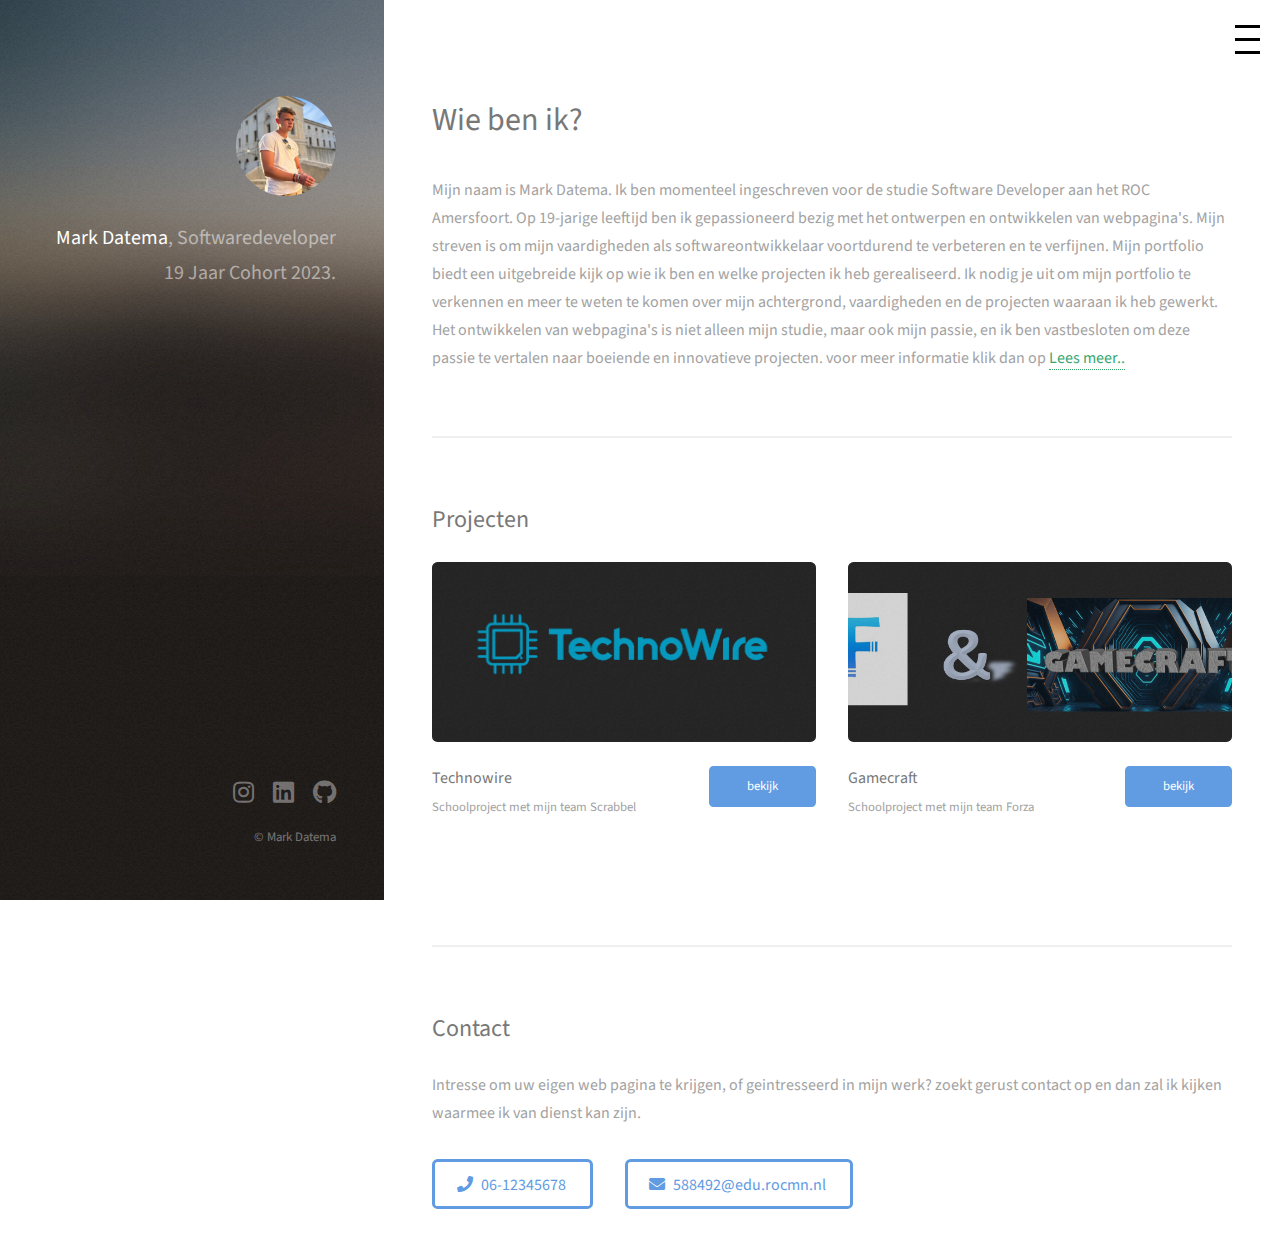
==== index.html @ 6202cce5 "Portfolio" ====
<!DOCTYPE HTML>
<html>
	<head>
		<title>Mark | Portfolio</title>
		<meta charset="utf-8" />
		<meta name="viewport" content="width=device-width, initial-scale=1, user-scalable=no" />
		<link rel="stylesheet" href="assets/css/main.css" />
	</head>
	<body class="is-preload">

		<div class="menu-container">
			<div class="hamburger-menu" onclick="toggleMenu()">
				<div class="menu-line"></div>
				<div class="menu-line"></div>
				<div class="menu-line"></div>
			</div>
			<div class="menu-items" id="menuItems">
				<a href="overmij.html">Over mij</a>
				<a href="projecten.html">Projecten</a>
				<a href="cv.html">CV</a>
			</div>
		</div>
		
			<header id="header">
				<div class="inner">
					<a href="#" class="image avatar"><img src="images/foto.jpg" alt="" /></a>
					<h1><strong>Mark Datema</strong>, Softwaredeveloper<br />
					19 Jaar<br />
					Cohort 2023.</h1>
				</div>
			</header>

			<div id="main">
					<section id="one">
						<header class="major">
							<h2>Wie ben ik?<br /></h2>
						</header>
						<p>Mijn naam is Mark Datema. Ik ben momenteel ingeschreven voor de studie Software Developer aan het ROC Amersfoort. Op 19-jarige leeftijd ben ik gepassioneerd bezig met het ontwerpen en ontwikkelen van webpagina's. Mijn streven is om mijn vaardigheden als softwareontwikkelaar voortdurend te verbeteren en te verfijnen. Mijn portfolio biedt een uitgebreide kijk op wie ik ben en welke projecten ik heb gerealiseerd. Ik nodig je uit om mijn portfolio te verkennen en meer te weten te komen over mijn achtergrond, vaardigheden en de projecten waaraan ik heb gewerkt. Het ontwikkelen van webpagina's is niet alleen mijn studie, maar ook mijn passie, en ik ben vastbesloten om deze passie te vertalen naar boeiende en innovatieve projecten.
							voor meer informatie klik dan op <a href="overmij.html" style="color: #37a76f;">Lees meer..</a>
						</p>
					</section> 
					<section id="two">
						<h2>Projecten</h2>
						<div class="row">
							<article class="col-6 col-12-xsmall work-item">
								<a href="images/fulls/TechInhoud.png" class="image fit thumb"><img src="images/thumbs/Technowiire.logo.png" alt="" /></a>
								<h3 style="display: none;">Technowire</h3>
								<div class="row">
									<div class="col-8 col-12-xsmall work-item">
										<h3>Technowire</h3>
										<p>Schoolproject met mijn team Scrabbel</p>
									</div>
									<div class="col-4 col-12-xsmall work-item">
										<a href="/techno/techno/techno-home.html" class="button primary small fit">bekijk</a>
									</div>
								</div>							
							</article>
							<article2 class="col-6 col-12-xsmall work-item">
								<a href="images/fulls/InhoudGame.jpg.png" class="image fit thumb"><img src="images/thumbs/Gamecraft.jpg.png" alt="" /></a>
								<h3 style="display: none;">Gamecraft</h3>
								<div class="row">
									<div class="col-8 col-12-xsmall work-item">
										<h3>Gamecraft</h3>
										<p>Schoolproject met mijn team Forza</p>
									</div>
									<div class="col-4 col-12-xsmall work-item">
										<a href="https://gamecraft.team-forza.nl/" class="button primary small fit">bekijk</a>
									</div>
								</div>							
							</article2>
							
						</div>
					</section>
					<section id="three">
						<h2>Contact</h2>
						<p>Intresse om uw eigen web pagina te krijgen, of geintresseerd in mijn werk? zoekt gerust contact op en dan zal ik kijken waarmee ik van dienst kan zijn.</p>
								<div class="row">
									<div>
										<a href="tel:06 12345678" class="button icon solid fa-phone" >06-12345678</a>
									</div>
									<div>
										<a href ="mailto:588492@edu.rocmn.nl" class="button icon solid fa-envelope" >588492@edu.rocmn.nl</a>
									</div>
								</div>
					</section>
			</div>

			<footer id="footer">
				<div class="inner">
					<ul class="icons">
						<li><a target="_blank" href="https://www.instagram.com/mark.datema_?igsh=dDZ1Mmlkanh4amFp&utm_source=qr" class="icon brands fa-instagram"><span class="label">Instagram</span></a></li>
						<li><a target="_blank" href="https://www.linkedin.com/in/mark-datema-a81244273/" class="icon brands fa-linkedin"><span class="label">Linkedin</span></a></li>
						<li><a target="_blank" href="https://github.com/Auguste111" class="icon brands fa-github"><span class="label">Github</span></a></li>
					</ul>
					<ul class="copyright">
						<li>&copy; Mark Datema</li>
					</ul>
				</div>
			</footer>

			<script src="assets/js/jquery.min.js"></script>
			<script src="assets/js/jquery.poptrox.min.js"></script>
			<script src="assets/js/browser.min.js"></script>
			<script src="assets/js/breakpoints.min.js"></script>
			<script src="assets/js/util.js"></script>
			<script src="assets/js/main.js"></script>

			<script>
				function toggleMenu() {
					var menuItems = document.getElementById("menuItems");
					menuItems.style.display = (menuItems.style.display === "block") ? "none" : "block";
				}
			</script>
			
	</body>
</html>
---- assets/css/main.css ----
@import url("fontawesome-all.min.css");
@import url("https://fonts.googleapis.com/css?family=Source+Sans+Pro:400,400italic");

html, body, div, span, h1, h2, h3, p, a, img, strong, ul, li, article, footer, header, section {
	margin: 0;
	padding: 0;
	border: 0;
	font-size: 100%;
	font: inherit;
	vertical-align: baseline;}

article, footer, header, section {
	display: block;}

body {
	line-height: 1;
}

ul {
	list-style: none;
}

body {
	-webkit-text-size-adjust: none;
}

/* Basic */

	html {
		box-sizing: border-box;
	}

	*, *:before, *:after {
		box-sizing: inherit;
	}

	body {
		background: #fff;
	}

		body.is-preload *, body.is-preload *:before, body.is-preload *:after {
			-moz-animation: none !important;
			-webkit-animation: none !important;
			-ms-animation: none !important;
			animation: none !important;
			-moz-transition: none !important;
			-webkit-transition: none !important;
			-ms-transition: none !important;
			transition: none !important;
		}

	body {
		color: #a2a2a2;
		font-family: "Source Sans Pro", Helvetica, sans-serif;
		font-size: 16pt;
		font-weight: 400;
		line-height: 1.75em;
	}

	a {
		-moz-transition: color 0.2s ease-in-out, border-color 0.2s ease-in-out;
		-webkit-transition: color 0.2s ease-in-out, border-color 0.2s ease-in-out;
		-ms-transition: color 0.2s ease-in-out, border-color 0.2s ease-in-out;
		transition: color 0.2s ease-in-out, border-color 0.2s ease-in-out;
		border-bottom: dotted 1px;
		color: #619be2;
		text-decoration: none;
	}

		a:hover {
			border-bottom-color: transparent;
			color: #619be2 !important;
			text-decoration: none;
		}

	strong {
		color: #787878;
		font-weight: 400;
	}

	p {
		margin: 0 0 2em 0;
	}

	h1, h2, h3 {
		color: #787878;
		font-weight: 400;
		line-height: 1em;
		margin: 0 0 1em 0;
	}

	h1 {
		font-size: 2em;
		line-height: 1.5em;
	}

	h2 {
		font-size: 1.5em;
		line-height: 1.5em;
	}


html, body, div, span, h1, h2, h3, p, a, img, strong, ul, li, article, footer, header, section {
	margin: 0;
	padding: 0;
	border: 0;
	font-size: 100%;
	font: inherit;
	vertical-align: baseline;}

article, footer, header, section {
	display: block;}

body {
	line-height: 1;
}

ul {
	list-style: none;
}

body {
	-webkit-text-size-adjust: none;
}

/* Basic */

	html {
		box-sizing: border-box;
	}

	*, *:before, *:after {
		box-sizing: inherit;
	}

	body {
		background: #fff;
	}

		body.is-preload *, body.is-preload *:before, body.is-preload *:after {
			-moz-animation: none !important;
			-webkit-animation: none !important;
			-ms-animation: none !important;
			animation: none !important;
			-moz-transition: none !important;
			-webkit-transition: none !important;
			-ms-transition: none !important;
			transition: none !important;
		}

	body {
		color: #a2a2a2;
		font-family: "Source Sans Pro", Helvetica, sans-serif;
		font-size: 16pt;
		font-weight: 400;
		line-height: 1.75em;
	}

	a {
		-moz-transition: color 0.2s ease-in-out, border-color 0.2s ease-in-out;
		-webkit-transition: color 0.2s ease-in-out, border-color 0.2s ease-in-out;
		-ms-transition: color 0.2s ease-in-out, border-color 0.2s ease-in-out;
		transition: color 0.2s ease-in-out, border-color 0.2s ease-in-out;
		border-bottom: dotted 1px;
		color: #619be2;
		text-decoration: none;
	}

		a:hover {
			border-bottom-color: transparent;
			color: #619be2 !important;
			text-decoration: none;
		}

	strong {
		color: #787878;
		font-weight: 400;
	}

	p {
		margin: 0 0 2em 0;
	}

	h1, h2, h3 {
		color: #787878;
		font-weight: 400;
		line-height: 1em;
		margin: 0 0 1em 0;
	}

	h1 {
		font-size: 2em;
		line-height: 1.5em;
	}

	h2 {
		font-size: 1.5em;
		line-height: 1.5em;
	}

	h3 {
		font-size: 1.25em;
		line-height: 1.5em;
	}

/* Row */

	.row {
		display: flex;
		flex-wrap: wrap;
		box-sizing: border-box;
		align-items: stretch;
	}

		.row > * {
			box-sizing: border-box;
		}

		.row > .col-4 {
			width: 33.33333%;
		}

		.row > .col-6 {
			width: 50%;
		}

		.row > .col-8 {
			width: 66.66667%;
		}

		.row {
			margin-top: 0;
			margin-left: -2.5em;
		}

			.row > * {
				padding: 0 0 0 2.5em;
			}

		@media screen and (max-width: 1800px) {

			.row {
				display: flex;
				flex-wrap: wrap;
				box-sizing: border-box;
				align-items: stretch;
			}

				.row > * {
					box-sizing: border-box;
				}

				.row {
					margin-top: 0;
					margin-left: -2.5em;
				}

					.row > * {
						padding: 0 0 0 2.5em;
					}

		}

		@media screen and (max-width: 1280px) {

			.row {
				display: flex;
				flex-wrap: wrap;
				box-sizing: border-box;
				align-items: stretch;
			}

				.row > * {
					box-sizing: border-box;
				}

				.row {
					margin-top: 0;
					margin-left: -2em;
				}

					.row > * {
						padding: 0 0 0 2em;
					}

		}

		@media screen and (max-width: 980px) {

			.row {
				display: flex;
				flex-wrap: wrap;
				box-sizing: border-box;
				align-items: stretch;
			}

				.row > * {
					box-sizing: border-box;
				}

				.row {
					margin-top: 0;
					margin-left: -2em;
				}

					.row > * {
						padding: 0 0 0 2em;
					}

		}

		@media screen and (max-width: 736px) {

			.row {
				display: flex;
				flex-wrap: wrap;
				box-sizing: border-box;
				align-items: stretch;
			}

				.row > * {
					box-sizing: border-box;
				}

				.row {
					margin-top: 0;
					margin-left: -1.5em;
				}

					.row > * {
						padding: 0 0 0 1.5em;
					}

		}

		@media screen and (max-width: 480px) {

			.row {
				display: flex;
				flex-wrap: wrap;
				box-sizing: border-box;
				align-items: stretch;
			}

				.row > * {
					box-sizing: border-box;
				}

				.row > .col-12-xsmall {
					width: 100%;
				}

				.row {
					margin-top: 0;
					margin-left: -1.5em;
				}

					.row > * {
						padding: 0 0 0 1.5em;
					}

		}

/* Section/Article */

	header.major h2 {
		font-size: 2em;
	}

/* Form */

	::-webkit-input-placeholder {
		color: #b2b2b2 !important;
		opacity: 1.0;
	}

	:-moz-placeholder {
		color: #b2b2b2 !important;
		opacity: 1.0;
	}

	::-moz-placeholder {
		color: #b2b2b2 !important;
		opacity: 1.0;
	}

	:-ms-input-placeholder {
		color: #b2b2b2 !important;
		opacity: 1.0;
	}

/* Icon */

	.icon {
		text-decoration: none;
		border-bottom: none;
		position: relative;
	}

		.icon:before {
			-moz-osx-font-smoothing: grayscale;
			-webkit-font-smoothing: antialiased;
			display: inline-block;
			font-style: normal;
			font-variant: normal;
			text-rendering: auto;
			line-height: 1;
			text-transform: none !important;
			font-family: 'Font Awesome 5 Free';
			font-weight: 400;
		}

		.icon > .label {
			display: none;
		}

		.icon:before {
			line-height: inherit;
		}

		.icon.solid:before {
			font-weight: 900;
		}

		.icon.brands:before {
			font-family: 'Font Awesome 5 Brands';
		}

/* Image */

	.image {
		border-radius: 0.35em;
		border: 0;
		display: inline-block;
		position: relative;
	
	}

		.image:before {
			-moz-transition: opacity 0.2s ease-in-out;
			-webkit-transition: opacity 0.2s ease-in-out;
			-ms-transition: opacity 0.2s ease-in-out;
			transition: opacity 0.2s ease-in-out;
			background: url("images/overlay.png");
			border-radius: 0.35em;
			content: '';
			display: block;
			height: 100%;
			left: 0;
			opacity: 0.5;
			position: absolute;
			top: 0;
			width: 100%;
		}

		.image.thumb {
			text-align: center;
		}

			.image.thumb:after {
				-moz-transition: opacity 0.2s ease-in-out;
				-webkit-transition: opacity 0.2s ease-in-out;
				-ms-transition: opacity 0.2s ease-in-out;
				transition: opacity 0.2s ease-in-out;
				border-radius: 0.35em;
				border: solid 3px rgba(255, 255, 255, 0.5);
				color: #fff;
				content: 'View';
				display: inline-block;
				font-size: 0.8em;
				font-weight: 400;
				left: 50%;
				line-height: 2.25em;
				margin: -1.25em 0 0 -3em;
				opacity: 0;
				padding: 0 1.5em;
				position: absolute;
				text-align: center;
				text-decoration: none;
				top: 50%;
				white-space: nowrap;
				
			}

			.image.thumb:hover:after {
				opacity: 1.0;
			}

			.image.thumb:hover:before {
				background: url("images/overlay.png"), url("images/overlay.png");
				opacity: 1.0;
			}

		.image img {
			border-radius: 0.35em;
			display: block;
		}

		.image.fit {
			display: block;
			margin: 0 2em 0;
			width: 100%;
		}

			.image.fit img {
				width: 100%;
				height: 20vh;
				object-fit: cover;
			
			}

		.image.avatar {
			border-radius: 100%;
			
		}

			.image.avatar:before {
				display: none;
			}

			.image.avatar img {
				border-radius: 100%;
				width: 100%;
			}

/* List */

	ul {
		list-style: disc;
		margin: 0 0 2em 0;
		padding-left: 1em;
	}

		ul li {
			padding-left: 0.5em;
		}

/* Icons */

	ul.icons {
		cursor: default;
		list-style: none;
		padding-left: 0;
	}

		ul.icons li {
			display: inline-block;
			padding: 0 1em 0 0;
		}

			ul.icons li:last-child {
				padding-right: 0;
			}

			ul.icons li .icon:before {
				font-size: 1.5em;
			}

/* Button */

	.button {
		-moz-appearance: none;
		-webkit-appearance: none;
		-ms-appearance: none;
		appearance: none;
		-moz-transition: background-color 0.2s ease-in-out, color 0.2s ease-in-out, border-color 0.2s ease-in-out;
		-webkit-transition: background-color 0.2s ease-in-out, color 0.2s ease-in-out, border-color 0.2s ease-in-out;
		-ms-transition: background-color 0.2s ease-in-out, color 0.2s ease-in-out, border-color 0.2s ease-in-out;
		transition: background-color 0.2s ease-in-out, color 0.2s ease-in-out, border-color 0.2s ease-in-out;
		background-color: transparent;
		border-radius: 0.35em;
		border: solid 3px #619be2;
		color: #619be2;
		cursor: pointer;
		display: inline-block;
		font-weight: 400;
		height: 3.15em;
		height: calc(2.75em + 6px);
		line-height: 2.75em;
		min-width: 10em;
		padding: 0 1.5em;
		text-align: center;
		text-decoration: none;
		white-space: nowrap;
	}

		.button:hover {
			border-color: #356196;
			color: #356196 !important;
		}

		.button:active {
			background-color: rgba(97, 155, 226, 0.1);
			border-color: #356196;
			color: #356196 !important;
		}

		.button.icon {
			padding-left: 1.35em;
		}

			.button.icon:before {
				margin-right: 0.5em;
			}

		.button.fit {
			min-width: 0;
			width: 100%;
		}

		.button.small {
			font-size: 0.8em;
		}

		.button.primary {
			background-color: #619be2;
			border-color: #619be2;
			color: #ffffff !important;
		}

			.button.primary:hover {
				background-color: #77a9e6;
				border-color: #77a9e6;
			}

			.button.primary:active {
				background-color: #4b8dde;
				border-color: #4b8dde;
			}

		.button:disabled {
			background-color: #e7e7e7 !important;
			border-color: #e7e7e7 !important;
			color: #b2b2b2 !important;
			cursor: default;
		}

/* Work Item */

	.work-item {
		margin: 0 0 2em 0;
	}

		.work-item .image {
			margin: 0 0 1.5em 0;
		}

		.work-item h3 {
			font-size: 1em;
			margin: 0 0 0.5em 0;
		}

		.work-item p {
			font-size: 0.8em;
			line-height: 1.5em;
			margin: 0;
		}

/* Header */

	#header {
		display: -moz-flex;
		display: -webkit-flex;
		display: -ms-flex;
		display: flex;
		-moz-flex-direction: column;
		-webkit-flex-direction: column;
		-ms-flex-direction: column;
		flex-direction: column;
		-moz-align-items: -moz-flex-end;
		-webkit-align-items: -webkit-flex-end;
		-ms-align-items: -ms-flex-end;
		align-items: flex-end;
		-moz-justify-content: space-between;
		-webkit-justify-content: space-between;
		-ms-justify-content: space-between;
		justify-content: space-between;
		background-color: #1f1815;
		background-attachment: scroll,								scroll;
		background-image: url("images/overlay.png"), url("/images/bg.jpg");
		background-position: top left,							top left;
		background-repeat: repeat,								no-repeat;
		background-size: auto,								150%;
		color: rgba(255, 255, 255, 0.5);
		height: 100%;
		left: 0;
		padding: 8em 4em;
		position: fixed;
		text-align: right;
		top: 0;
		width: 35%;
	}

		#header > * {
			-moz-flex-shrink: 0;
			-webkit-flex-shrink: 0;
			-ms-flex-shrink: 0;
			flex-shrink: 0;
			width: 100%;
		}

		#header > .inner {
			-moz-flex-grow: 1;
			-webkit-flex-grow: 1;
			-ms-flex-grow: 1;
			flex-grow: 1;
			margin: 0 0 2em 0;
		}

		#header strong {
			color: #ffffff;
		}

		#header h1 {
			color: rgba(255, 255, 255, 0.5);
			font-size: 1.35em;
			line-height: 1.75em;
			margin: 0;
		}

		#header .image.avatar {
			margin: 0 0 1em 0;
			width: 6.25em;
		}

/* Footer */

	#footer .icons {
		margin: 1em 0 0 0;
	}

		#footer .icons a {
			color: rgba(255, 255, 255, 0.4);
		}

	#footer .copyright {
		color: rgba(255, 255, 255, 0.4);
		font-size: 0.8em;
		list-style: none;
		margin: 1em 0 0 0;
		padding: 0;
	}

		#footer .copyright li {
			border-left: solid 1px rgba(255, 255, 255, 0.25);
			display: inline-block;
			line-height: 1em;
			margin-left: 0.75em;
			padding-left: 0.75em;
		}

			#footer .copyright li:first-child {
				border-left: 0;
				margin-left: 0;
				padding-left: 0;
			}

/* Main */

	#main {
		margin-left: 35%;
		max-width: 54em;
		padding: 8em 4em 4em 4em;
		width: calc(100% - 35%);
	}

		#main > section {
			border-top: solid 2px #efefef;
			margin: 4em 0 0 0;
			padding: 4em 0 0 0;
		}

			#main > section:first-child {
				border-top: 0;
				margin-top: 0;
				padding-top: 0;
			}

/* XLarge */

	@media screen and (max-width: 1800px) {

		/* Basic */

			body {
				font-size: 12pt;
			}

	}

/* Large */

	@media screen and (max-width: 1280px) {

		/* Header */

			#header {
				padding: 6em 3em 3em 3em;
				width: 30%;
			}

				#header h1 {
					font-size: 1.25em;
				}

					#header h1 br {
						display: none;
					}

				#header > .inner {
					margin-bottom: 0;
				}

		/* Footer */

			#footer .copyright li {
				border-left-width: 0;
				display: block;
				line-height: 2.25em;
				margin-left: 0;
				padding-left: 0;
			}

		/* Main */

			#main {
				margin-left: 30%;
				max-width: none;
				padding: 6em 3em 3em 3em;
				width: calc(100% - 30%);
			}

	}

/* Medium */

	@media screen and (max-width: 980px) {

		/* Basic */

			h1 br, h2 br {
				display: none;
			}

		/* List */

			ul.icons li .icon {
				font-size: 1.25em;
			}

		/* Header */

			#header {
				background-attachment: scroll;
				background-position: top left, center center;
				background-size: auto,		cover;
				left: auto;
				padding: 6em 4em;
				position: relative;
				text-align: center;
				top: auto;
				width: 100%;
				display: block;
			}

				#header h1 {
					font-size: 1.75em;
				}

					#header h1 br {
						display: inline;
					}

		/* Footer */

			#footer {
				background-attachment: scroll;
				background-color: #1f1815;
				background-image: url("images/overlay.png"), url("../../images/bg.jpg");
				background-position: top left,						bottom center;
				background-repeat: repeat,							no-repeat;
				background-size: auto,							cover;
				bottom: auto;
				left: auto;
				padding: 4em 4em 6em 4em;
				position: relative;
				text-align: center;
				width: 100%;
			}

				#footer .icons {
					margin: 0 0 1em 0;
				}

				#footer .copyright {
					margin: 0 0 1em 0;
				}

					#footer .copyright li {
						border-left-width: 1px;
						display: inline-block;
						line-height: 1em;
						margin-left: 0.75em;
						padding-left: 0.75em;
					}

		/* Main */

			#main {
				margin: 0;
				padding: 6em 4em;
				width: 100%;
			}

	}

/* Small */

	@media screen and (max-width: 736px) {

		/* Basic */

			h1 {
				font-size: 1.5em;
			}

			h2 {
				font-size: 1.2em;
			}

			h3 {
				font-size: 1em;
			}

		/* Section/Article */

			header.major h2 {
				font-size: 1.35em;
			}

		/* List */

		/* Header */

			#header {
				padding: 2.25em 1.5em;
			}

				#header h1 {
					font-size: 1.35em;
				}

		/* Footer */

			#footer {
				padding: 2.25em 1.5em;
			}

		/* Main */

			#main {
				padding: 2.25em 1.5em 0.25em 1.5em;
			}

				#main > section {
					margin: 2.25em 0 0 0;
					padding: 2.25em 0 0 0;
				}

		/* Poptrox */

	}

/* XSmall */

	@media screen and (max-width: 480px) {

		/* Header */

			#header {
				padding: 4.5em 1.5em;
			}

				#header h1 br {
					display: none;
				}

		/* Footer */

			#footer .copyright li {
				border-left-width: 0;
				display: block;
				line-height: 2.25em;
				margin-left: 0;
				padding-left: 0;
			}

	}

	.menu-container {
		position: fixed;
		top: 20px;
		right: 20px;
		z-index: 1000;
	}

	.hamburger-menu {
		display: flex;
		flex-direction: column;
		cursor: pointer;
	}

	.menu-line {
		width: 25px;
		height: 3px;
		background-color: black;
		margin: 5px 0;
	}

	.menu-items {
		display: none;
		position: absolute;
		top: 40px;
		right: 0;
		background-color: white;
		box-shadow: 0 0 10px rgba(0, 0, 0, 0.1);
		border: 1px solid #ddd;
		border-radius: 4px;
		padding: 10px;
	}

	.menu-items a {
		display: block;
		padding: 8px 12px;
		text-decoration: none;
		color: black;
		border-bottom: 1px solid #ddd;
		transition: background-color 0.3s;
	}

	.menu-items a:last-child {
		border-bottom: none;
	}

	.menu-items a:hover {
		background-color: #f5f5f5;
	}

	@media screen and (max-width: 768px) {
		.menu-items {
			top: 60px;
		}
	}
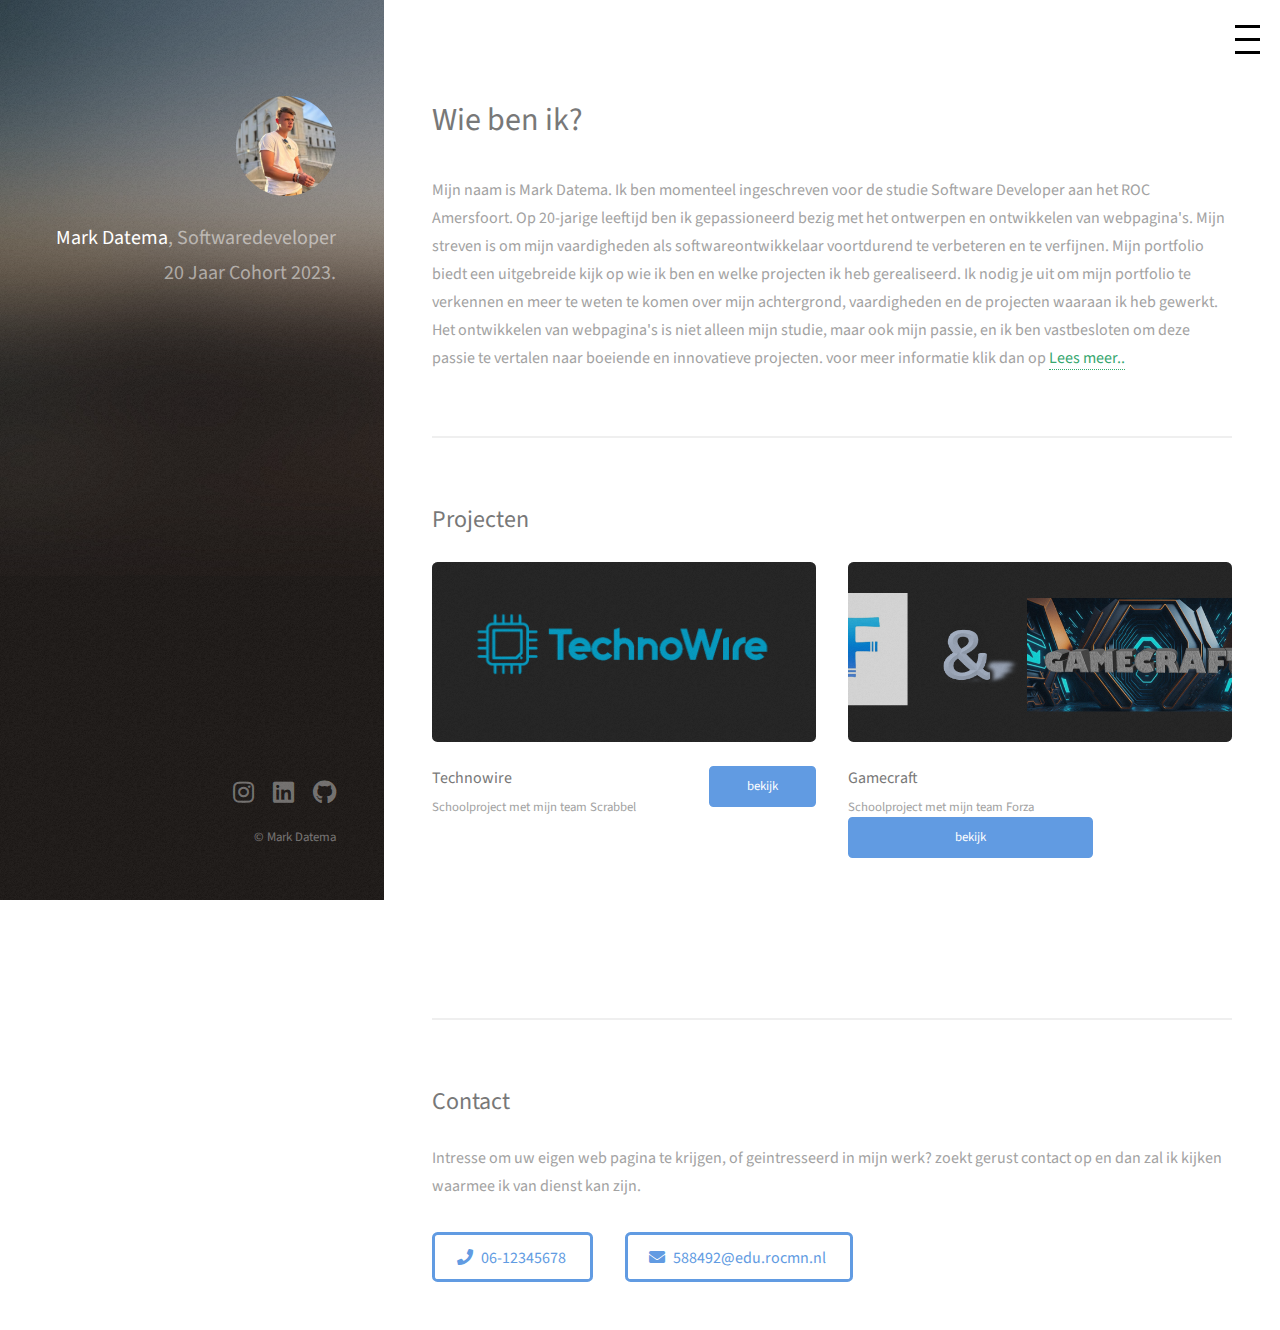
==== commit 18ff796b: "fixed" ====
--- a/index.html
+++ b/index.html
@@ -25,7 +25,7 @@
 				<div class="inner">
 					<a href="#" class="image avatar"><img src="images/foto.jpg" alt="" /></a>
 					<h1><strong>Mark Datema</strong>, Softwaredeveloper<br />
-					19 Jaar<br />
+					20 Jaar<br />
 					Cohort 2023.</h1>
 				</div>
 			</header>
@@ -35,7 +35,7 @@
 						<header class="major">
 							<h2>Wie ben ik?<br /></h2>
 						</header>
-						<p>Mijn naam is Mark Datema. Ik ben momenteel ingeschreven voor de studie Software Developer aan het ROC Amersfoort. Op 19-jarige leeftijd ben ik gepassioneerd bezig met het ontwerpen en ontwikkelen van webpagina's. Mijn streven is om mijn vaardigheden als softwareontwikkelaar voortdurend te verbeteren en te verfijnen. Mijn portfolio biedt een uitgebreide kijk op wie ik ben en welke projecten ik heb gerealiseerd. Ik nodig je uit om mijn portfolio te verkennen en meer te weten te komen over mijn achtergrond, vaardigheden en de projecten waaraan ik heb gewerkt. Het ontwikkelen van webpagina's is niet alleen mijn studie, maar ook mijn passie, en ik ben vastbesloten om deze passie te vertalen naar boeiende en innovatieve projecten.
+						<p>Mijn naam is Mark Datema. Ik ben momenteel ingeschreven voor de studie Software Developer aan het ROC Amersfoort. Op 20-jarige leeftijd ben ik gepassioneerd bezig met het ontwerpen en ontwikkelen van webpagina's. Mijn streven is om mijn vaardigheden als softwareontwikkelaar voortdurend te verbeteren en te verfijnen. Mijn portfolio biedt een uitgebreide kijk op wie ik ben en welke projecten ik heb gerealiseerd. Ik nodig je uit om mijn portfolio te verkennen en meer te weten te komen over mijn achtergrond, vaardigheden en de projecten waaraan ik heb gewerkt. Het ontwikkelen van webpagina's is niet alleen mijn studie, maar ook mijn passie, en ik ben vastbesloten om deze passie te vertalen naar boeiende en innovatieve projecten.
 							voor meer informatie klik dan op <a href="overmij.html" style="color: #37a76f;">Lees meer..</a>
 						</p>
 					</section> 
@@ -61,10 +61,10 @@
 								<div class="row">
 									<div class="col-8 col-12-xsmall work-item">
 										<h3>Gamecraft</h3>
-										<p>Schoolproject met mijn team Forza</p>
+										<p>Schoolproject met mijn team Forza</p
 									</div>
 									<div class="col-4 col-12-xsmall work-item">
-										<a href="https://gamecraft.team-forza.nl/" class="button primary small fit">bekijk</a>
+										<a href="/gamecraft/l2-pro-3-gamecraft-forza/" class="button primary small fit">bekijk</a>
 									</div>
 								</div>							
 							</article2>
